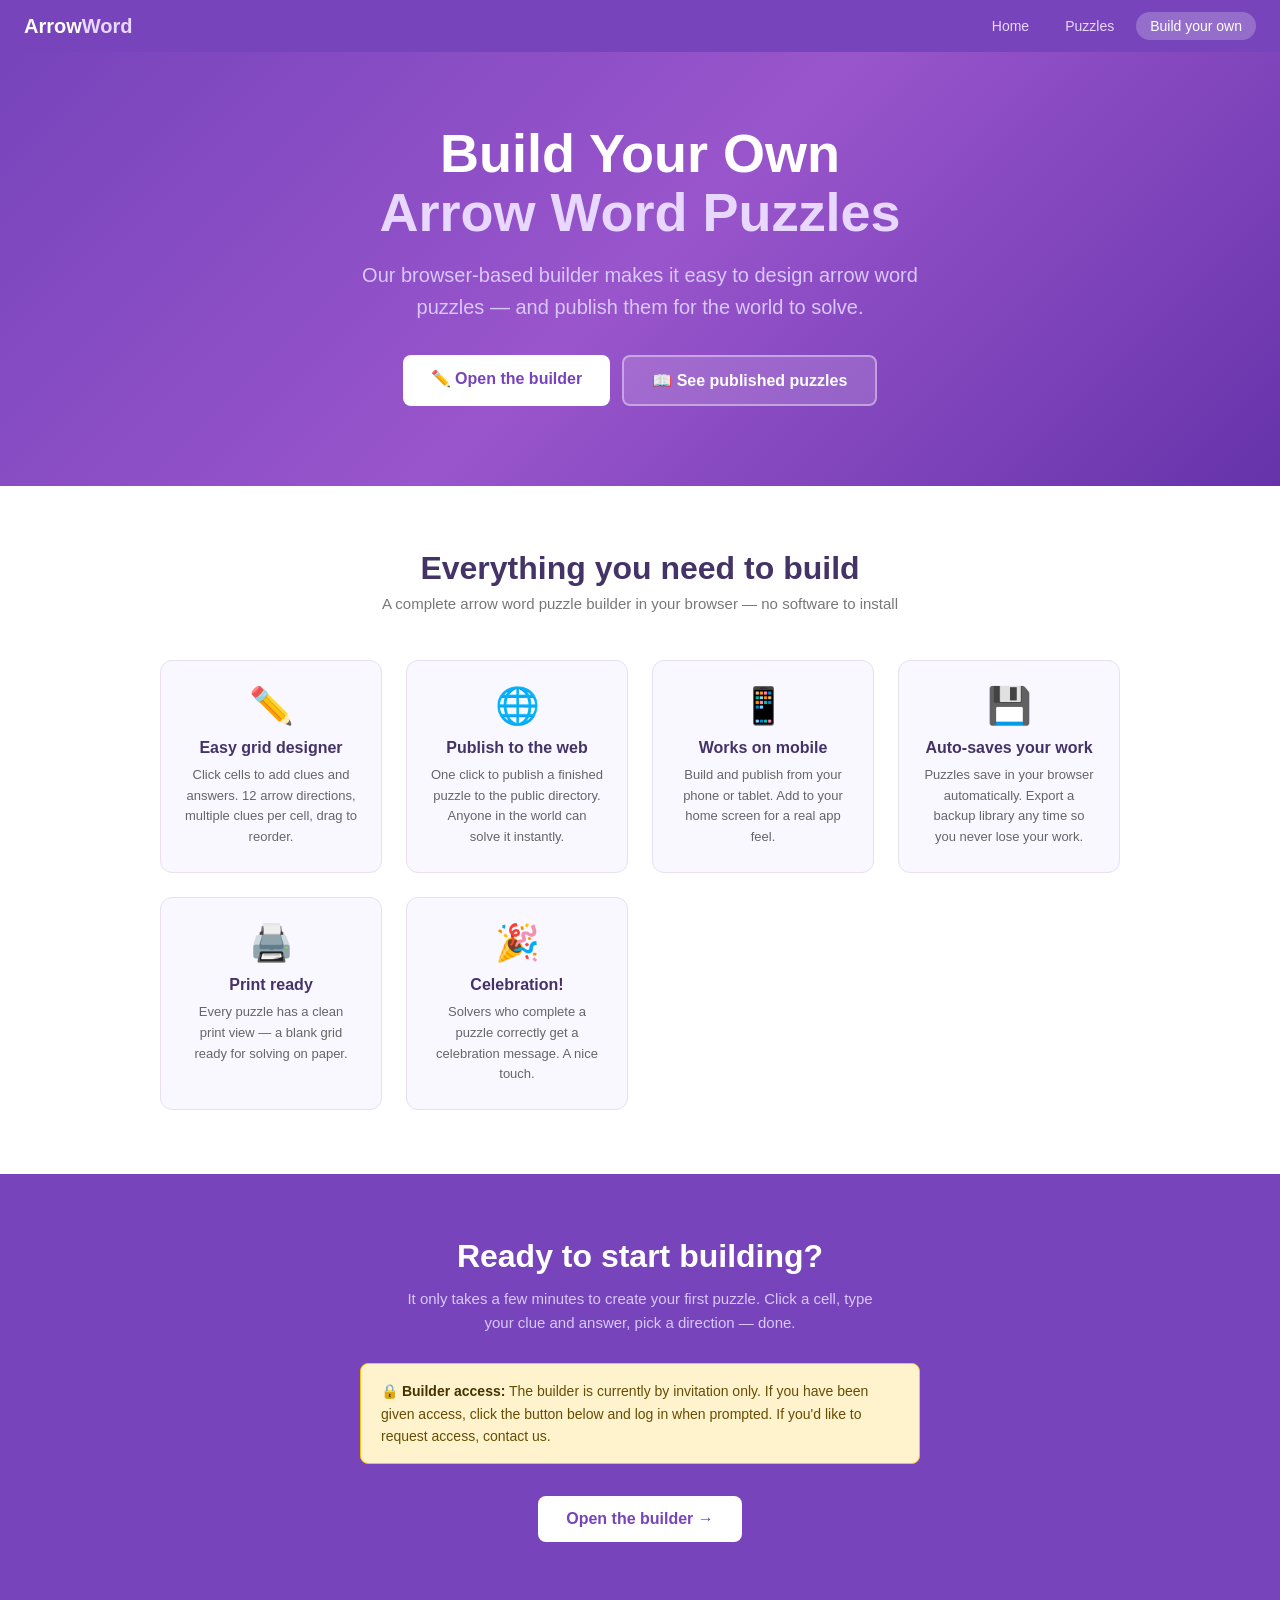
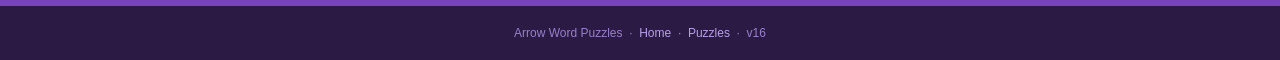
==== about-builder.html @ bbbed2dd "Add files via upload" ====
<!DOCTYPE html>
<html lang="en">
<head>
<meta charset="UTF-8">
<meta name="viewport" content="width=device-width, initial-scale=1.0">
<title>Build Your Own Puzzles — Arrow Word Puzzle Builder</title>
<!-- Arrow Word Puzzles v16 - Builder promo / about page -->
<style>
*{box-sizing:border-box;margin:0;padding:0}
body{font-family:Arial,sans-serif;background:#f5f0ff;color:#222;min-height:100vh}
nav{background:#7744bb;color:#fff;padding:12px 24px;display:flex;align-items:center;justify-content:space-between;gap:12px;flex-wrap:wrap}
.nav-brand{font-size:20px;font-weight:700;text-decoration:none;color:#fff}
.nav-brand span{color:#e8d8ff}
.nav-links{display:flex;gap:8px;flex-wrap:wrap;align-items:center}
.nav-links a{color:#e8d8ff;text-decoration:none;padding:6px 14px;border-radius:20px;font-size:14px;font-weight:500;transition:background .15s}
.nav-links a:hover{background:rgba(255,255,255,0.15)}
.nav-links a.active{background:rgba(255,255,255,0.22);color:#fff}
.hero{background:linear-gradient(135deg,#7744bb 0%,#9955cc 50%,#6633aa 100%);color:#fff;text-align:center;padding:72px 24px 80px}
.hero h1{font-size:clamp(28px,6vw,54px);font-weight:700;margin-bottom:16px;line-height:1.1}
.hero h1 span{color:#e8d8ff}
.hero p{font-size:clamp(15px,2.5vw,20px);color:#d8c8f8;max-width:580px;margin:0 auto 32px;line-height:1.6}
.hero-btns{display:flex;gap:12px;justify-content:center;flex-wrap:wrap}
.btn{display:inline-block;padding:14px 28px;border-radius:8px;font-size:16px;font-weight:600;text-decoration:none;cursor:pointer;border:none;transition:transform .12s,box-shadow .12s}
.btn:hover{transform:translateY(-2px);box-shadow:0 6px 20px rgba(0,0,0,0.2)}
.btn-primary{background:#fff;color:#7744bb}
.btn-secondary{background:rgba(255,255,255,0.15);color:#fff;border:2px solid rgba(255,255,255,0.4)}
.btn-secondary:hover{background:rgba(255,255,255,0.25)}
.features{padding:64px 24px;background:#fff}
.section-title{text-align:center;font-size:clamp(22px,4vw,32px);font-weight:700;color:#443366;margin-bottom:8px}
.section-sub{text-align:center;font-size:15px;color:#777;margin-bottom:48px}
.features-grid{display:grid;grid-template-columns:repeat(auto-fit,minmax(220px,1fr));gap:24px;max-width:960px;margin:0 auto}
.feature-card{background:#f9f7ff;border:1px solid #e8e0f0;border-radius:12px;padding:24px;text-align:center}
.feature-icon{font-size:36px;margin-bottom:12px}
.feature-card h3{font-size:16px;font-weight:700;color:#443366;margin-bottom:8px}
.feature-card p{font-size:13px;color:#666;line-height:1.6}
.cta{background:#7744bb;color:#fff;text-align:center;padding:64px 24px}
.cta h2{font-size:clamp(22px,4vw,32px);font-weight:700;margin-bottom:12px}
.cta p{font-size:15px;color:#d8c8f8;margin-bottom:28px;max-width:480px;margin-left:auto;margin-right:auto;line-height:1.6}
.access-note{background:#fff3cd;border:1px solid #ffc107;border-radius:8px;padding:16px 20px;max-width:560px;margin:0 auto 32px;font-size:14px;color:#664d03;line-height:1.6;text-align:left}
.access-note strong{color:#443300}
footer{background:#2a1a44;color:#9980cc;text-align:center;padding:20px;font-size:12px}
footer a{color:#b8a0e8;text-decoration:none}
footer a:hover{text-decoration:underline}
</style>
</head>
<body>
<nav>
  <a class="nav-brand" href="index.html">Arrow<span>Word</span></a>
  <div class="nav-links">
    <a href="index.html">Home</a>
    <a href="directory.html">Puzzles</a>
    <a href="about-builder.html" class="active">Build your own</a>
  </div>
</nav>

<section class="hero">
  <h1>Build Your Own<br><span>Arrow Word Puzzles</span></h1>
  <p>Our browser-based builder makes it easy to design arrow word puzzles — and publish them for the world to solve.</p>
  <div class="hero-btns">
    <a href="builder.html" class="btn btn-primary">✏️ Open the builder</a>
    <a href="directory.html" class="btn btn-secondary">📖 See published puzzles</a>
  </div>
</section>

<section class="features">
  <div class="section-title">Everything you need to build</div>
  <div class="section-sub">A complete arrow word puzzle builder in your browser — no software to install</div>
  <div class="features-grid">
    <div class="feature-card"><div class="feature-icon">✏️</div><h3>Easy grid designer</h3><p>Click cells to add clues and answers. 12 arrow directions, multiple clues per cell, drag to reorder.</p></div>
    <div class="feature-card"><div class="feature-icon">🌐</div><h3>Publish to the web</h3><p>One click to publish a finished puzzle to the public directory. Anyone in the world can solve it instantly.</p></div>
    <div class="feature-card"><div class="feature-icon">📱</div><h3>Works on mobile</h3><p>Build and publish from your phone or tablet. Add to your home screen for a real app feel.</p></div>
    <div class="feature-card"><div class="feature-icon">💾</div><h3>Auto-saves your work</h3><p>Puzzles save in your browser automatically. Export a backup library any time so you never lose your work.</p></div>
    <div class="feature-card"><div class="feature-icon">🖨️</div><h3>Print ready</h3><p>Every puzzle has a clean print view — a blank grid ready for solving on paper.</p></div>
    <div class="feature-card"><div class="feature-icon">🎉</div><h3>Celebration!</h3><p>Solvers who complete a puzzle correctly get a celebration message. A nice touch.</p></div>
  </div>
</section>

<section class="cta">
  <h2>Ready to start building?</h2>
  <p>It only takes a few minutes to create your first puzzle. Click a cell, type your clue and answer, pick a direction — done.</p>
  <div class="access-note">
    <strong>🔒 Builder access:</strong> The builder is currently by invitation only.
    If you have been given access, click the button below and log in when prompted.
    If you'd like to request access, contact us.
  </div>
  <a href="builder.html" class="btn btn-primary">Open the builder →</a>
</section>

<footer>
  <p>Arrow Word Puzzles &nbsp;·&nbsp; <a href="index.html">Home</a> &nbsp;·&nbsp; <a href="directory.html">Puzzles</a> &nbsp;·&nbsp; v16</p>
</footer>
</body>
</html>
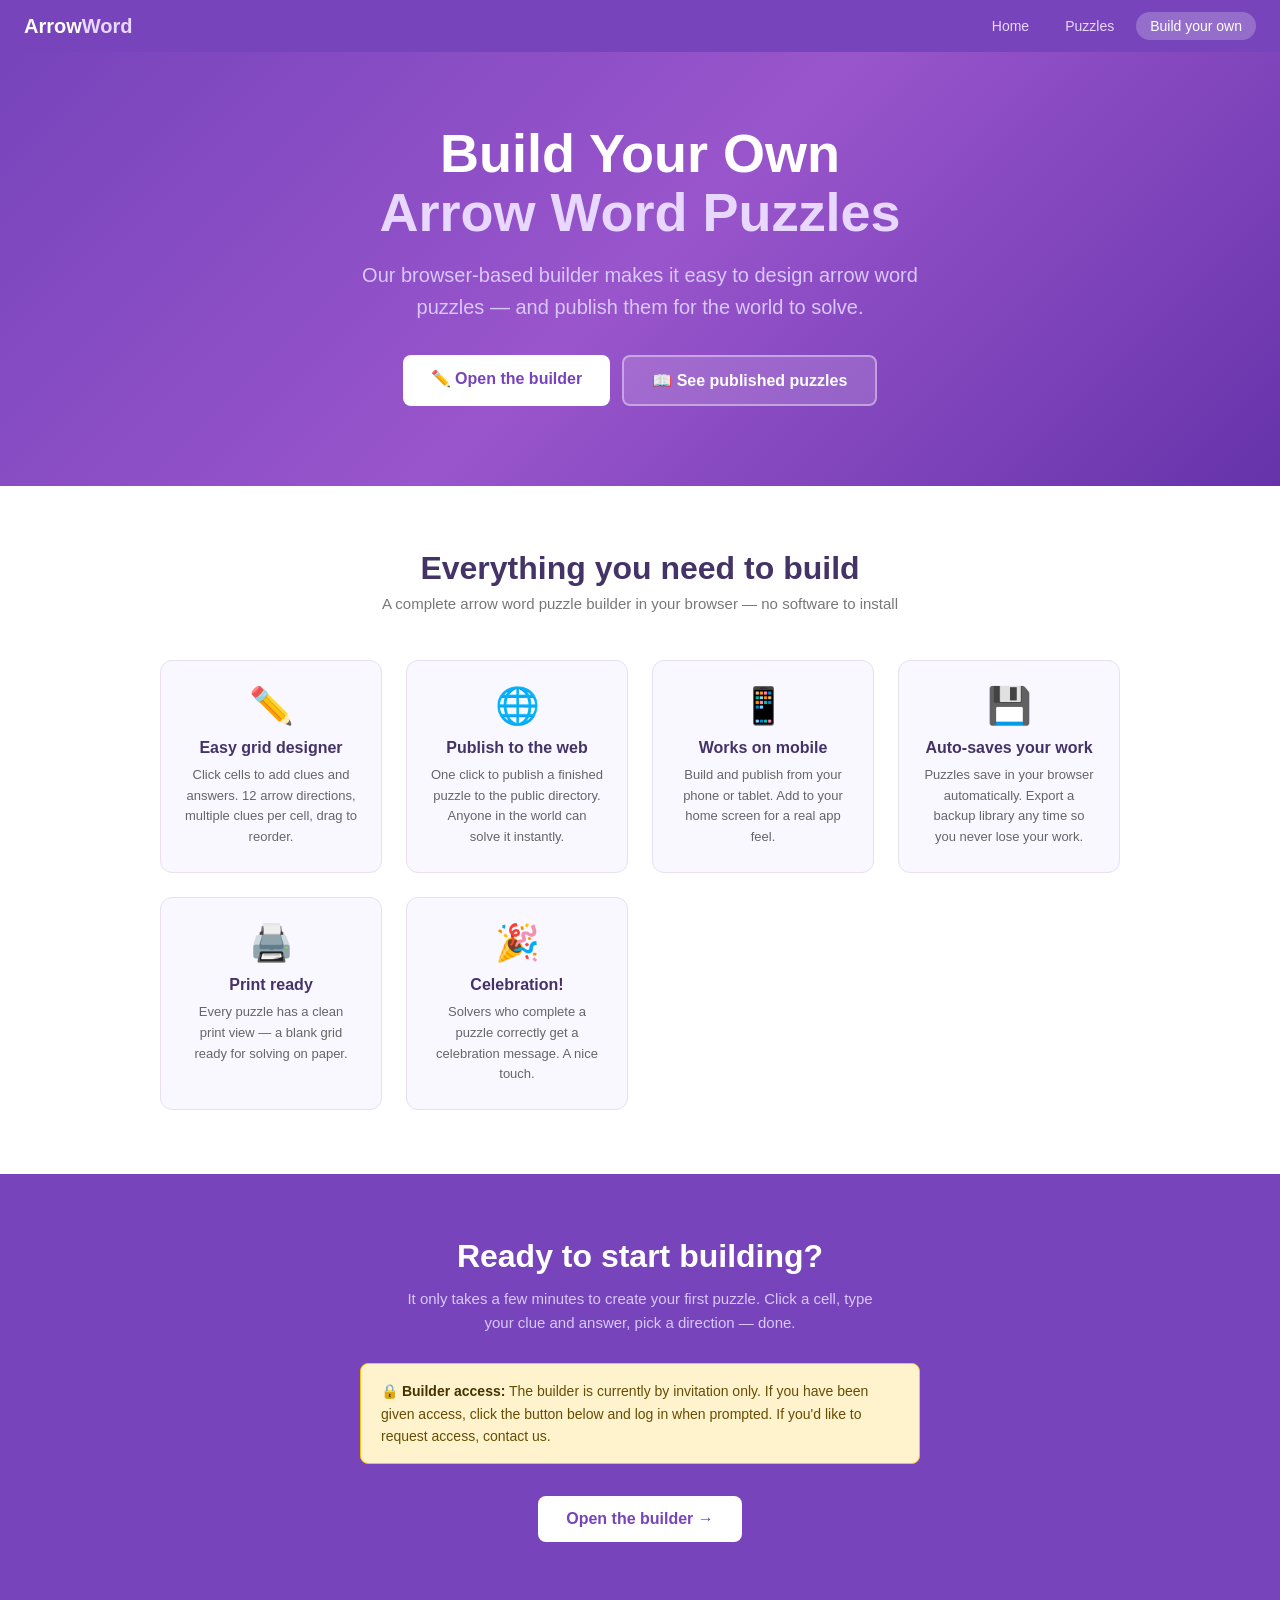
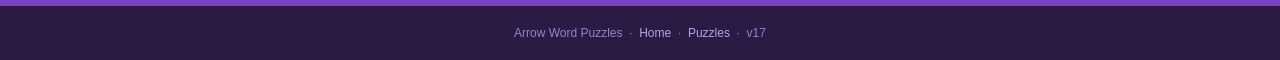
==== commit 1dddc087: "Add files via upload" ====
--- a/about-builder.html
+++ b/about-builder.html
@@ -4,7 +4,7 @@
 <meta charset="UTF-8">
 <meta name="viewport" content="width=device-width, initial-scale=1.0">
 <title>Build Your Own Puzzles — Arrow Word Puzzle Builder</title>
-<!-- Arrow Word Puzzles v16 - Builder promo / about page -->
+<!-- Arrow Word Puzzles v17 - Builder promo / about page -->
 <style>
 *{box-sizing:border-box;margin:0;padding:0}
 body{font-family:Arial,sans-serif;background:#f5f0ff;color:#222;min-height:100vh}
@@ -87,7 +87,7 @@
 </section>
 
 <footer>
-  <p>Arrow Word Puzzles &nbsp;·&nbsp; <a href="index.html">Home</a> &nbsp;·&nbsp; <a href="directory.html">Puzzles</a> &nbsp;·&nbsp; v16</p>
+  <p>Arrow Word Puzzles &nbsp;·&nbsp; <a href="index.html">Home</a> &nbsp;·&nbsp; <a href="directory.html">Puzzles</a> &nbsp;·&nbsp; v17</p>
 </footer>
 </body>
 </html>
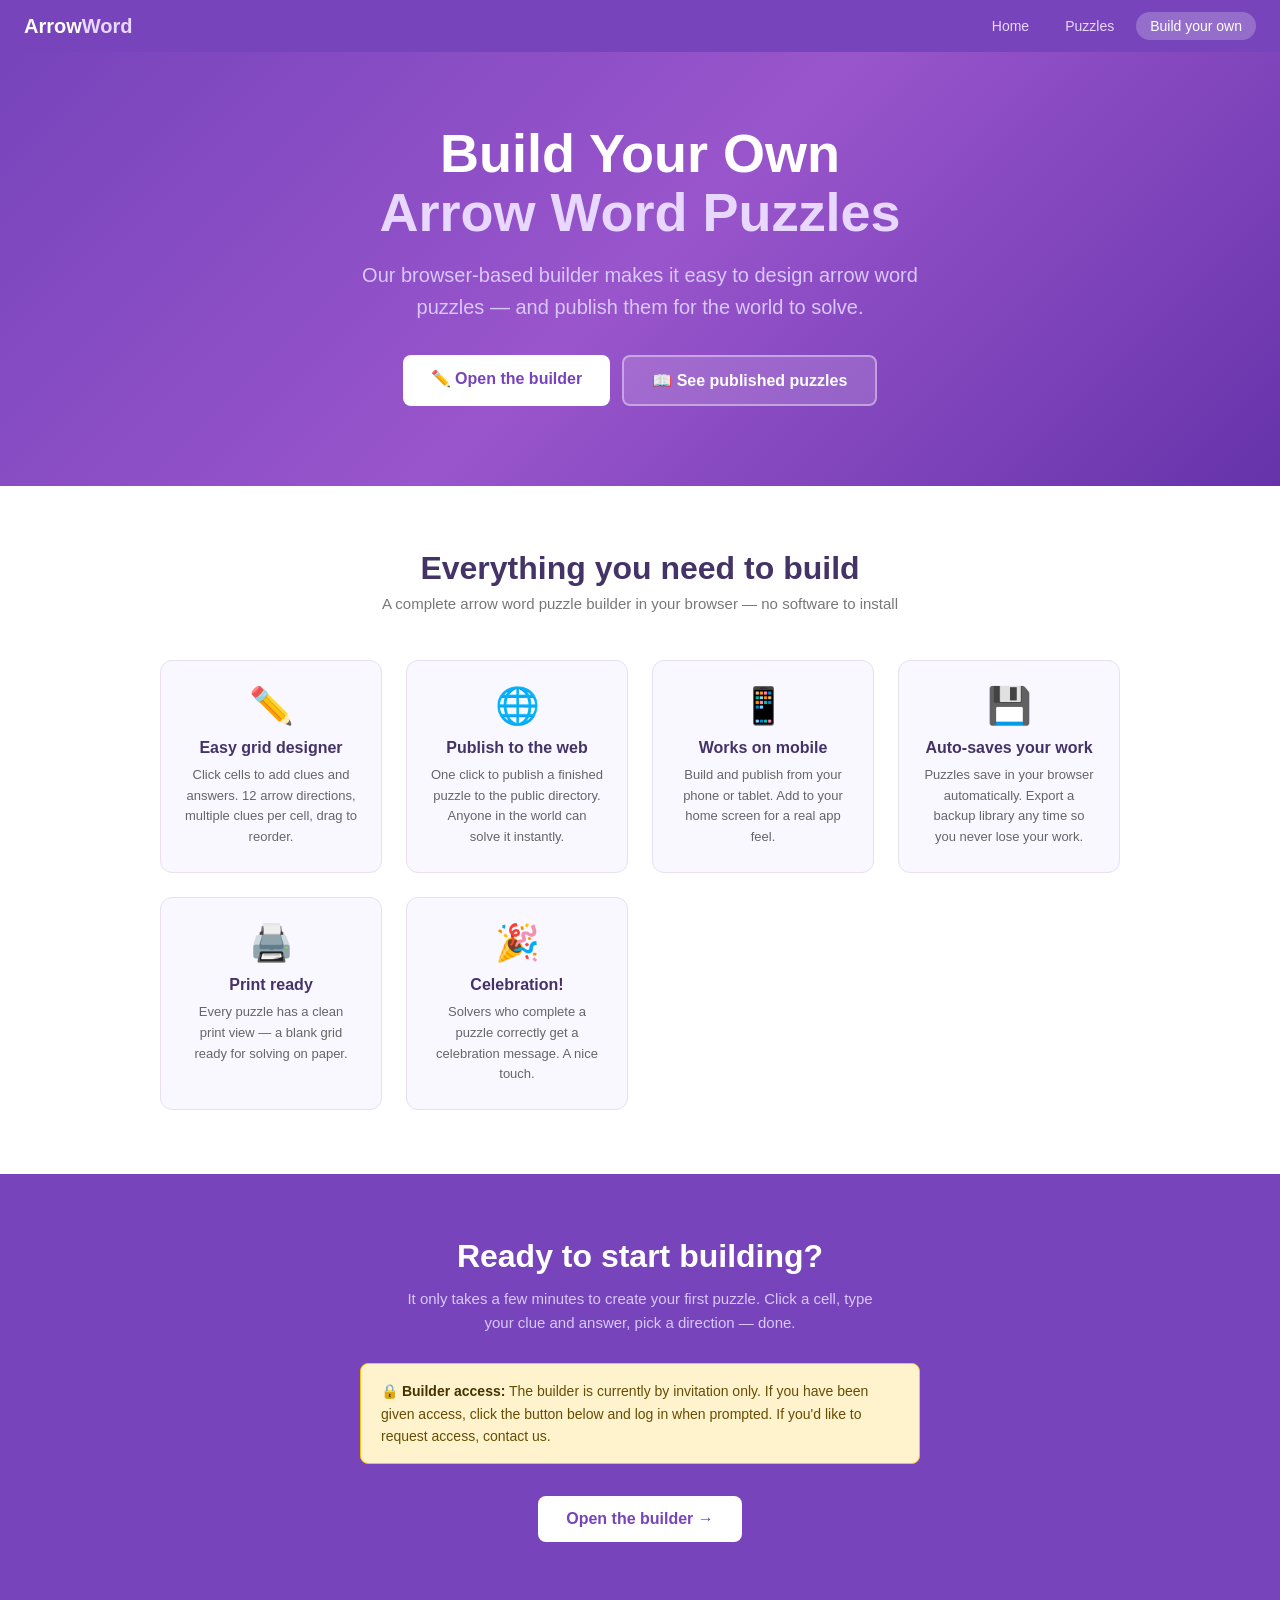
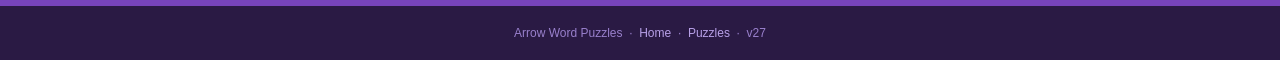
==== commit 42b5f84a: "Add files via upload" ====
--- a/about-builder.html
+++ b/about-builder.html
@@ -2,9 +2,21 @@
 <html lang="en">
 <head>
 <meta charset="UTF-8">
+  <meta http-equiv="Cache-Control" content="no-cache, no-store, must-revalidate">
+  <meta http-equiv="Pragma" content="no-cache">
+  <meta http-equiv="Expires" content="0">
 <meta name="viewport" content="width=device-width, initial-scale=1.0">
+<link rel="icon" type="image/png" href="favicon.png">
+<link rel="apple-touch-icon" href="favicon.png">
 <title>Build Your Own Puzzles — Arrow Word Puzzle Builder</title>
-<!-- Arrow Word Puzzles v17 - Builder promo / about page -->
+<script src="site-banner.js?v=27"></script>
+<!--
+  Arrow Word Puzzles — About the builder
+  CURRENT VERSION: v27
+  CHANGELOG:
+  v27 - Shows a TEST SITE banner when opened from the staging address (site-banner.js).
+  v17 - Builder promo / about page.
+-->
 <style>
 *{box-sizing:border-box;margin:0;padding:0}
 body{font-family:Arial,sans-serif;background:#f5f0ff;color:#222;min-height:100vh}
@@ -87,7 +99,7 @@
 </section>
 
 <footer>
-  <p>Arrow Word Puzzles &nbsp;·&nbsp; <a href="index.html">Home</a> &nbsp;·&nbsp; <a href="directory.html">Puzzles</a> &nbsp;·&nbsp; v17</p>
+  <p>Arrow Word Puzzles &nbsp;·&nbsp; <a href="index.html">Home</a> &nbsp;·&nbsp; <a href="directory.html">Puzzles</a> &nbsp;·&nbsp; v27</p>
 </footer>
 </body>
 </html>
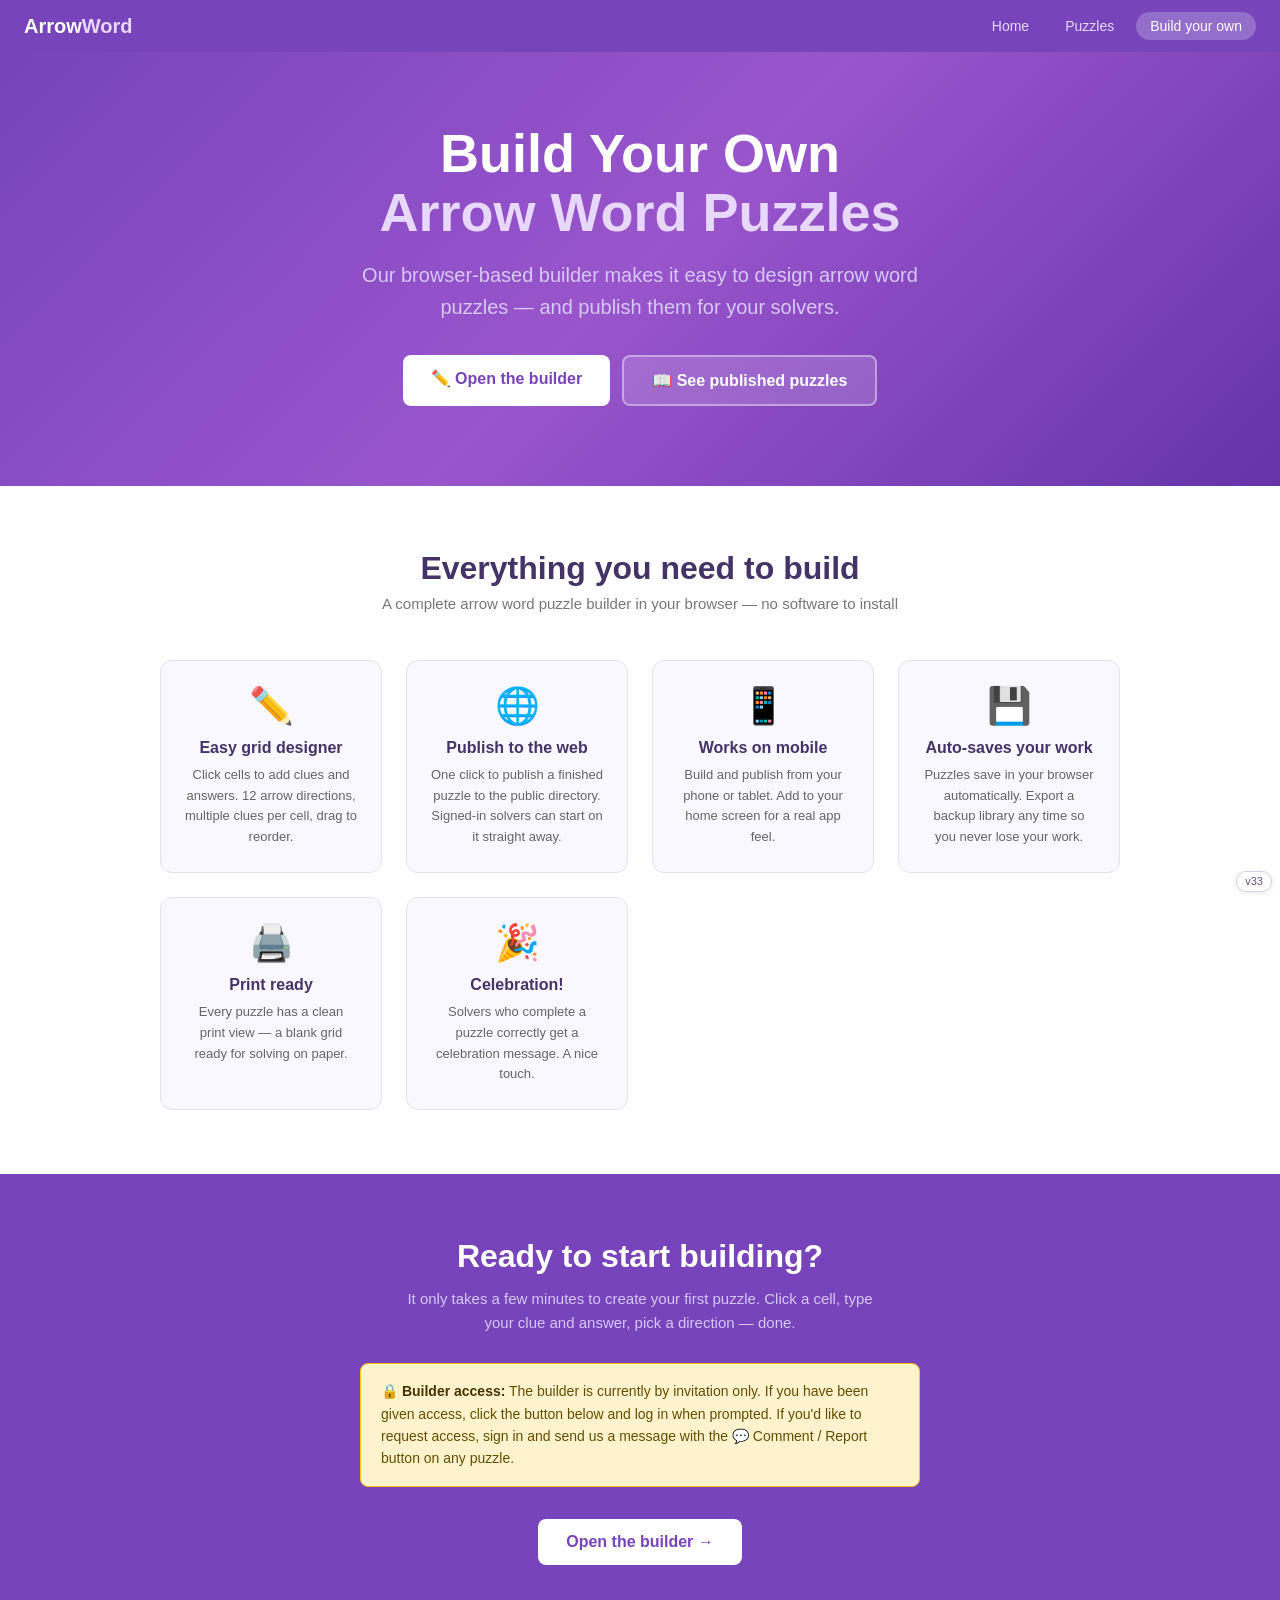
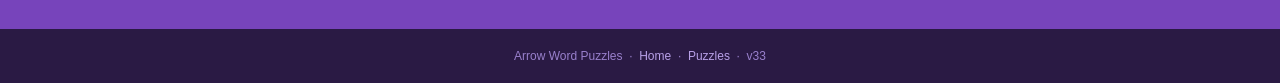
==== commit ad3735a1: "Add files via upload" ====
--- a/about-builder.html
+++ b/about-builder.html
@@ -9,11 +9,16 @@
 <link rel="icon" type="image/png" href="favicon.png">
 <link rel="apple-touch-icon" href="favicon.png">
 <title>Build Your Own Puzzles — Arrow Word Puzzle Builder</title>
-<script src="site-banner.js?v=27"></script>
+<meta name="aw-version" content="v33">
+<script src="site-banner.js?v=33"></script>
 <!--
   Arrow Word Puzzles — About the builder
-  CURRENT VERSION: v27
+  CURRENT VERSION: v33
   CHANGELOG:
+  v33 - Shows its version number in the bottom-right corner (click it for
+        details and to check for a newer upload).
+  v31 - Wording no longer suggests puzzles can be solved without signing in.
+        Access requests now go through the Comment / Report button.
   v27 - Shows a TEST SITE banner when opened from the staging address (site-banner.js).
   v17 - Builder promo / about page.
 -->
@@ -67,7 +72,7 @@
 
 <section class="hero">
   <h1>Build Your Own<br><span>Arrow Word Puzzles</span></h1>
-  <p>Our browser-based builder makes it easy to design arrow word puzzles — and publish them for the world to solve.</p>
+  <p>Our browser-based builder makes it easy to design arrow word puzzles — and publish them for your solvers.</p>
   <div class="hero-btns">
     <a href="builder.html" class="btn btn-primary">✏️ Open the builder</a>
     <a href="directory.html" class="btn btn-secondary">📖 See published puzzles</a>
@@ -79,7 +84,7 @@
   <div class="section-sub">A complete arrow word puzzle builder in your browser — no software to install</div>
   <div class="features-grid">
     <div class="feature-card"><div class="feature-icon">✏️</div><h3>Easy grid designer</h3><p>Click cells to add clues and answers. 12 arrow directions, multiple clues per cell, drag to reorder.</p></div>
-    <div class="feature-card"><div class="feature-icon">🌐</div><h3>Publish to the web</h3><p>One click to publish a finished puzzle to the public directory. Anyone in the world can solve it instantly.</p></div>
+    <div class="feature-card"><div class="feature-icon">🌐</div><h3>Publish to the web</h3><p>One click to publish a finished puzzle to the public directory. Signed-in solvers can start on it straight away.</p></div>
     <div class="feature-card"><div class="feature-icon">📱</div><h3>Works on mobile</h3><p>Build and publish from your phone or tablet. Add to your home screen for a real app feel.</p></div>
     <div class="feature-card"><div class="feature-icon">💾</div><h3>Auto-saves your work</h3><p>Puzzles save in your browser automatically. Export a backup library any time so you never lose your work.</p></div>
     <div class="feature-card"><div class="feature-icon">🖨️</div><h3>Print ready</h3><p>Every puzzle has a clean print view — a blank grid ready for solving on paper.</p></div>
@@ -93,13 +98,13 @@
   <div class="access-note">
     <strong>🔒 Builder access:</strong> The builder is currently by invitation only.
     If you have been given access, click the button below and log in when prompted.
-    If you'd like to request access, contact us.
+    If you'd like to request access, sign in and send us a message with the 💬 Comment / Report button on any puzzle.
   </div>
   <a href="builder.html" class="btn btn-primary">Open the builder →</a>
 </section>
 
 <footer>
-  <p>Arrow Word Puzzles &nbsp;·&nbsp; <a href="index.html">Home</a> &nbsp;·&nbsp; <a href="directory.html">Puzzles</a> &nbsp;·&nbsp; v27</p>
+  <p>Arrow Word Puzzles &nbsp;·&nbsp; <a href="index.html">Home</a> &nbsp;·&nbsp; <a href="directory.html">Puzzles</a> &nbsp;·&nbsp; v33</p>
 </footer>
 </body>
 </html>
